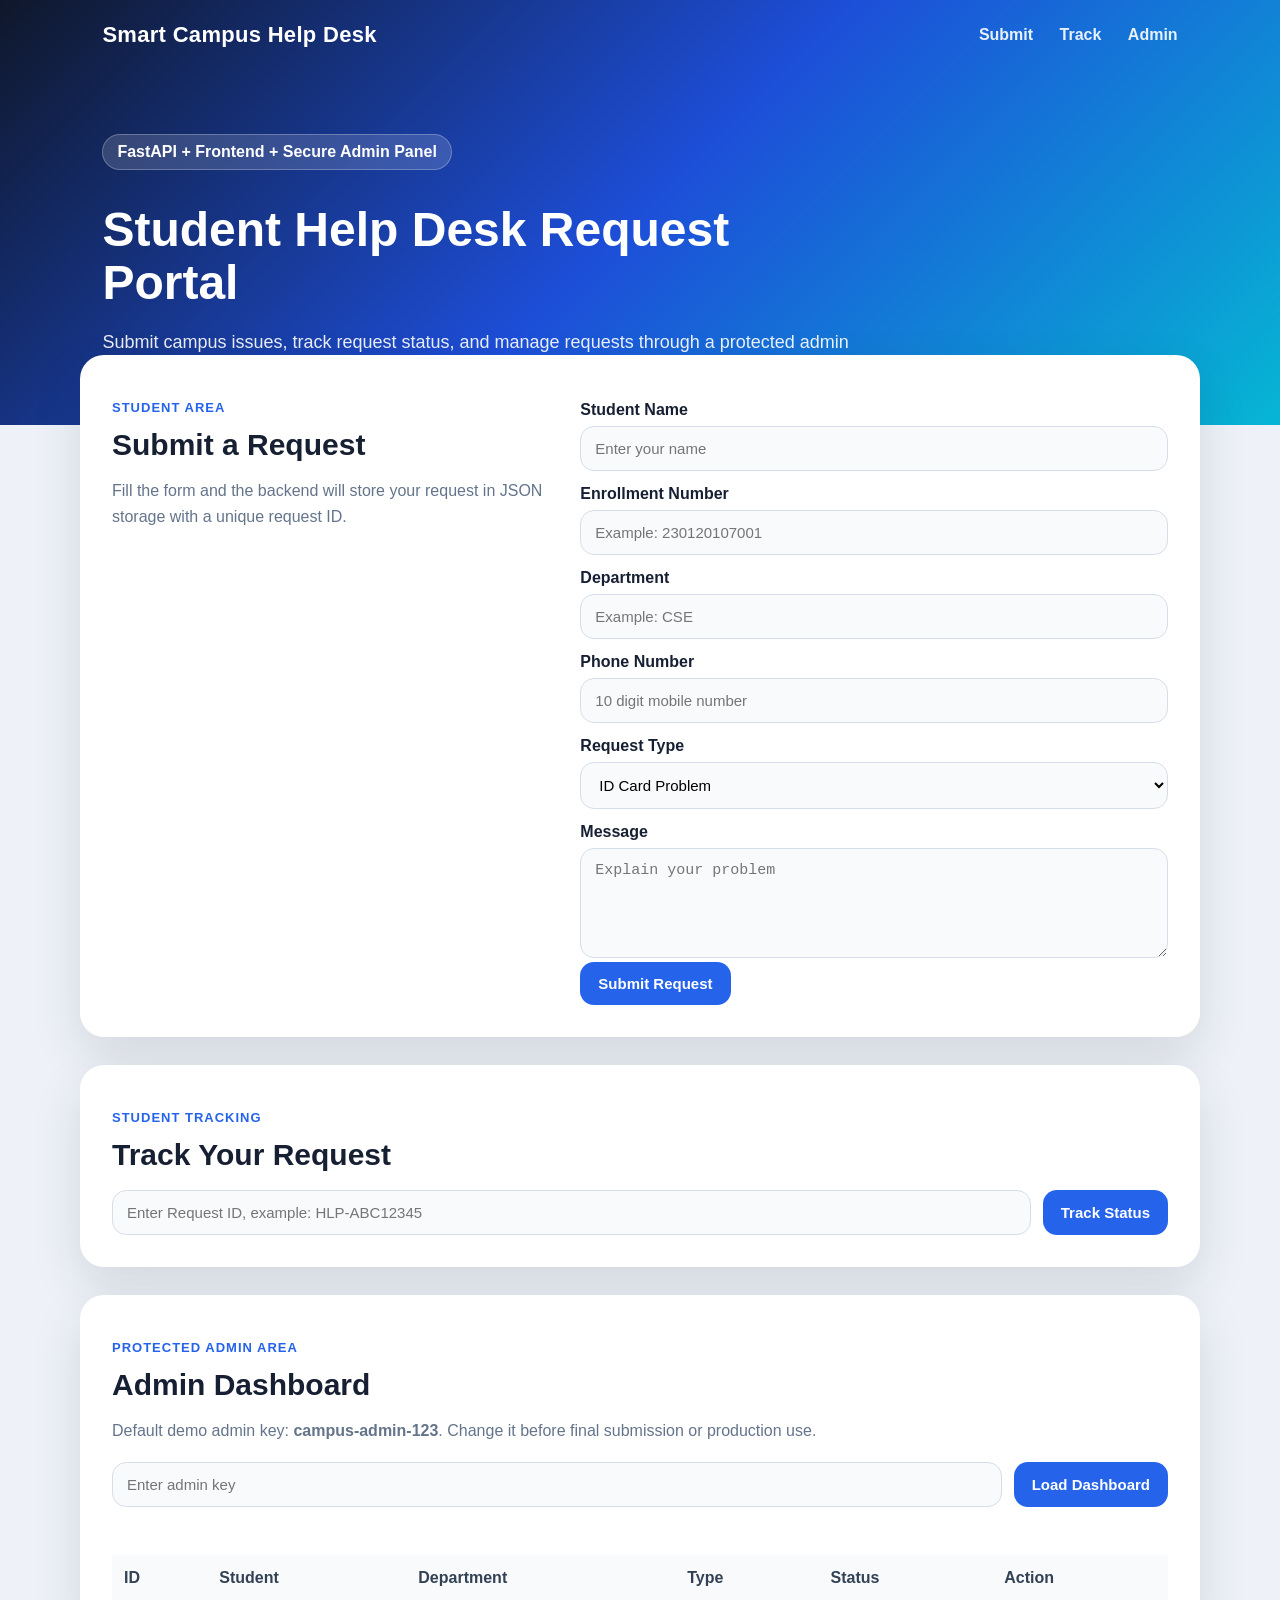
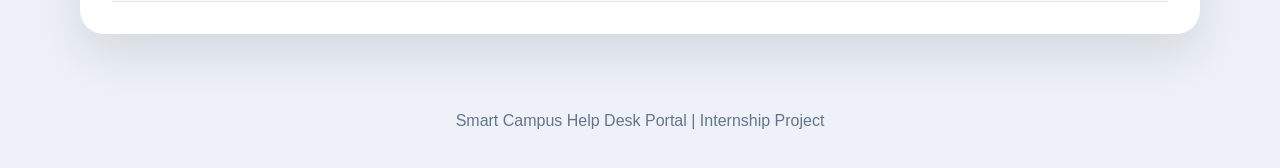
==== frontend/index.html @ 79666263 "Add files via upload" ====
<!DOCTYPE html>
<html lang="en">
<head>
    <meta charset="UTF-8">
    <meta name="viewport" content="width=device-width, initial-scale=1.0">
    <title>Smart Campus Help Desk</title>
    <link rel="stylesheet" href="assets/css/style.css">
</head>
<body>
    <header class="hero">
        <nav class="navbar">
            <div class="brand">Smart Campus Help Desk</div>
            <div class="nav-links">
                <a href="#submit">Submit</a>
                <a href="#track">Track</a>
                <a href="#admin">Admin</a>
            </div>
        </nav>

        <div class="hero-content">
            <p class="badge">FastAPI + Frontend + Secure Admin Panel</p>
            <h1>Student Help Desk Request Portal</h1>
            <p class="subtitle">
                Submit campus issues, track request status, and manage requests through a protected admin dashboard.
            </p>
        </div>
    </header>

    <main class="container">
        <section id="submit" class="card grid-two">
            <div>
                <p class="section-label">Student Area</p>
                <h2>Submit a Request</h2>
                <p class="muted">Fill the form and the backend will store your request in JSON storage with a unique request ID.</p>
            </div>

            <form id="requestForm" class="form">
                <label>Student Name</label>
                <input id="student_name" type="text" placeholder="Enter your name" required minlength="2">

                <label>Enrollment Number</label>
                <input id="enrollment" type="text" placeholder="Example: 230120107001" required minlength="3">

                <label>Department</label>
                <input id="department" type="text" placeholder="Example: CSE" required>

                <label>Phone Number</label>
                <input id="phone" type="tel" placeholder="10 digit mobile number" required minlength="10">

                <label>Request Type</label>
                <select id="request_type" required>
                    <option value="ID Card Problem">ID Card Problem</option>
                    <option value="Certificate Request">Certificate Request</option>
                    <option value="Fee Query">Fee Query</option>
                    <option value="Website Issue">Website Issue</option>
                    <option value="Library Issue">Library Issue</option>
                    <option value="Other">Other</option>
                </select>

                <label>Message</label>
                <textarea id="message" placeholder="Explain your problem" required minlength="5"></textarea>

                <button type="submit">Submit Request</button>
                <div id="submitResult" class="result-box"></div>
            </form>
        </section>

        <section id="track" class="card">
            <p class="section-label">Student Tracking</p>
            <h2>Track Your Request</h2>
            <div class="inline-form">
                <input id="trackId" type="text" placeholder="Enter Request ID, example: HLP-ABC12345">
                <button id="trackBtn">Track Status</button>
            </div>
            <div id="trackResult" class="result-box"></div>
        </section>

        <section id="admin" class="card">
            <p class="section-label">Protected Admin Area</p>
            <h2>Admin Dashboard</h2>
            <p class="muted">Default demo admin key: <b>campus-admin-123</b>. Change it before final submission or production use.</p>

            <div class="inline-form">
                <input id="adminKey" type="password" placeholder="Enter admin key">
                <button id="loadAdminBtn">Load Dashboard</button>
            </div>

            <div class="stats" id="stats"></div>
            <div class="table-wrap">
                <table>
                    <thead>
                        <tr>
                            <th>ID</th>
                            <th>Student</th>
                            <th>Department</th>
                            <th>Type</th>
                            <th>Status</th>
                            <th>Action</th>
                        </tr>
                    </thead>
                    <tbody id="requestTable"></tbody>
                </table>
            </div>
        </section>
    </main>

    <footer>
        <p>Smart Campus Help Desk Portal | Internship Project</p>
    </footer>

    <script src="assets/js/app.js"></script>
</body>
</html>
---- frontend/assets/css/style.css ----
* {
    box-sizing: border-box;
}

body {
    margin: 0;
    font-family: Arial, Helvetica, sans-serif;
    background: #eef2f8;
    color: #172033;
}

.hero {
    min-height: 360px;
    background: linear-gradient(135deg, #0f172a, #1d4ed8, #06b6d4);
    color: white;
    padding: 22px 8%;
}

.navbar {
    display: flex;
    align-items: center;
    justify-content: space-between;
}

.brand {
    font-size: 22px;
    font-weight: 800;
    letter-spacing: 0.3px;
}

.nav-links a {
    color: white;
    text-decoration: none;
    margin-left: 22px;
    font-weight: 600;
    opacity: 0.9;
}

.hero-content {
    max-width: 760px;
    margin-top: 70px;
}

.badge {
    display: inline-block;
    background: rgba(255, 255, 255, 0.15);
    border: 1px solid rgba(255, 255, 255, 0.25);
    padding: 8px 14px;
    border-radius: 999px;
    font-weight: 700;
}

h1 {
    font-size: 48px;
    margin: 18px 0 12px;
    line-height: 1.1;
}

.subtitle {
    font-size: 18px;
    opacity: 0.9;
    line-height: 1.6;
}

.container {
    width: min(1120px, 92%);
    margin: -70px auto 40px;
}

.card {
    background: white;
    border-radius: 24px;
    box-shadow: 0 20px 50px rgba(15, 23, 42, 0.12);
    padding: 32px;
    margin-bottom: 28px;
}

.grid-two {
    display: grid;
    grid-template-columns: 0.85fr 1.15fr;
    gap: 34px;
}

.section-label {
    color: #2563eb;
    font-weight: 800;
    text-transform: uppercase;
    letter-spacing: 1px;
    font-size: 13px;
}

h2 {
    font-size: 30px;
    margin: 8px 0 10px;
}

.muted {
    color: #64748b;
    line-height: 1.6;
}

.form label {
    display: block;
    font-weight: 700;
    margin: 14px 0 7px;
}

input, select, textarea {
    width: 100%;
    border: 1px solid #d6deea;
    border-radius: 14px;
    padding: 13px 14px;
    font-size: 15px;
    outline: none;
    background: #f8fafc;
}

textarea {
    min-height: 110px;
    resize: vertical;
}

input:focus, select:focus, textarea:focus {
    border-color: #2563eb;
    background: white;
}

button {
    border: none;
    border-radius: 14px;
    padding: 13px 18px;
    background: #2563eb;
    color: white;
    font-size: 15px;
    font-weight: 800;
    cursor: pointer;
    transition: 0.2s;
}

button:hover {
    transform: translateY(-1px);
    background: #1d4ed8;
}

.inline-form {
    display: grid;
    grid-template-columns: 1fr auto;
    gap: 12px;
    margin-top: 18px;
}

.result-box {
    margin-top: 16px;
    padding: 14px;
    border-radius: 14px;
    background: #f8fafc;
    color: #172033;
    display: none;
    line-height: 1.6;
}

.result-box.show {
    display: block;
}

.result-box.success {
    background: #ecfdf5;
    border: 1px solid #bbf7d0;
}

.result-box.error {
    background: #fef2f2;
    border: 1px solid #fecaca;
}

.stats {
    display: grid;
    grid-template-columns: repeat(4, 1fr);
    gap: 14px;
    margin: 24px 0;
}

.stat-card {
    background: #f8fafc;
    border: 1px solid #e2e8f0;
    border-radius: 18px;
    padding: 18px;
}

.stat-card strong {
    display: block;
    font-size: 28px;
    margin-top: 8px;
}

.table-wrap {
    overflow-x: auto;
}

table {
    width: 100%;
    border-collapse: collapse;
    min-width: 780px;
}

th, td {
    padding: 14px 12px;
    text-align: left;
    border-bottom: 1px solid #e2e8f0;
}

th {
    background: #f8fafc;
    color: #334155;
}

.status {
    display: inline-block;
    padding: 6px 10px;
    border-radius: 999px;
    background: #e0f2fe;
    font-weight: 800;
    font-size: 12px;
}

.action-row {
    display: flex;
    gap: 8px;
}

.small-btn {
    padding: 8px 10px;
    font-size: 12px;
    border-radius: 10px;
}

.danger {
    background: #dc2626;
}

.danger:hover {
    background: #b91c1c;
}

footer {
    text-align: center;
    color: #64748b;
    padding: 22px;
}

@media (max-width: 820px) {
    .grid-two,
    .inline-form,
    .stats {
        grid-template-columns: 1fr;
    }

    h1 {
        font-size: 36px;
    }

    .nav-links {
        display: none;
    }
}
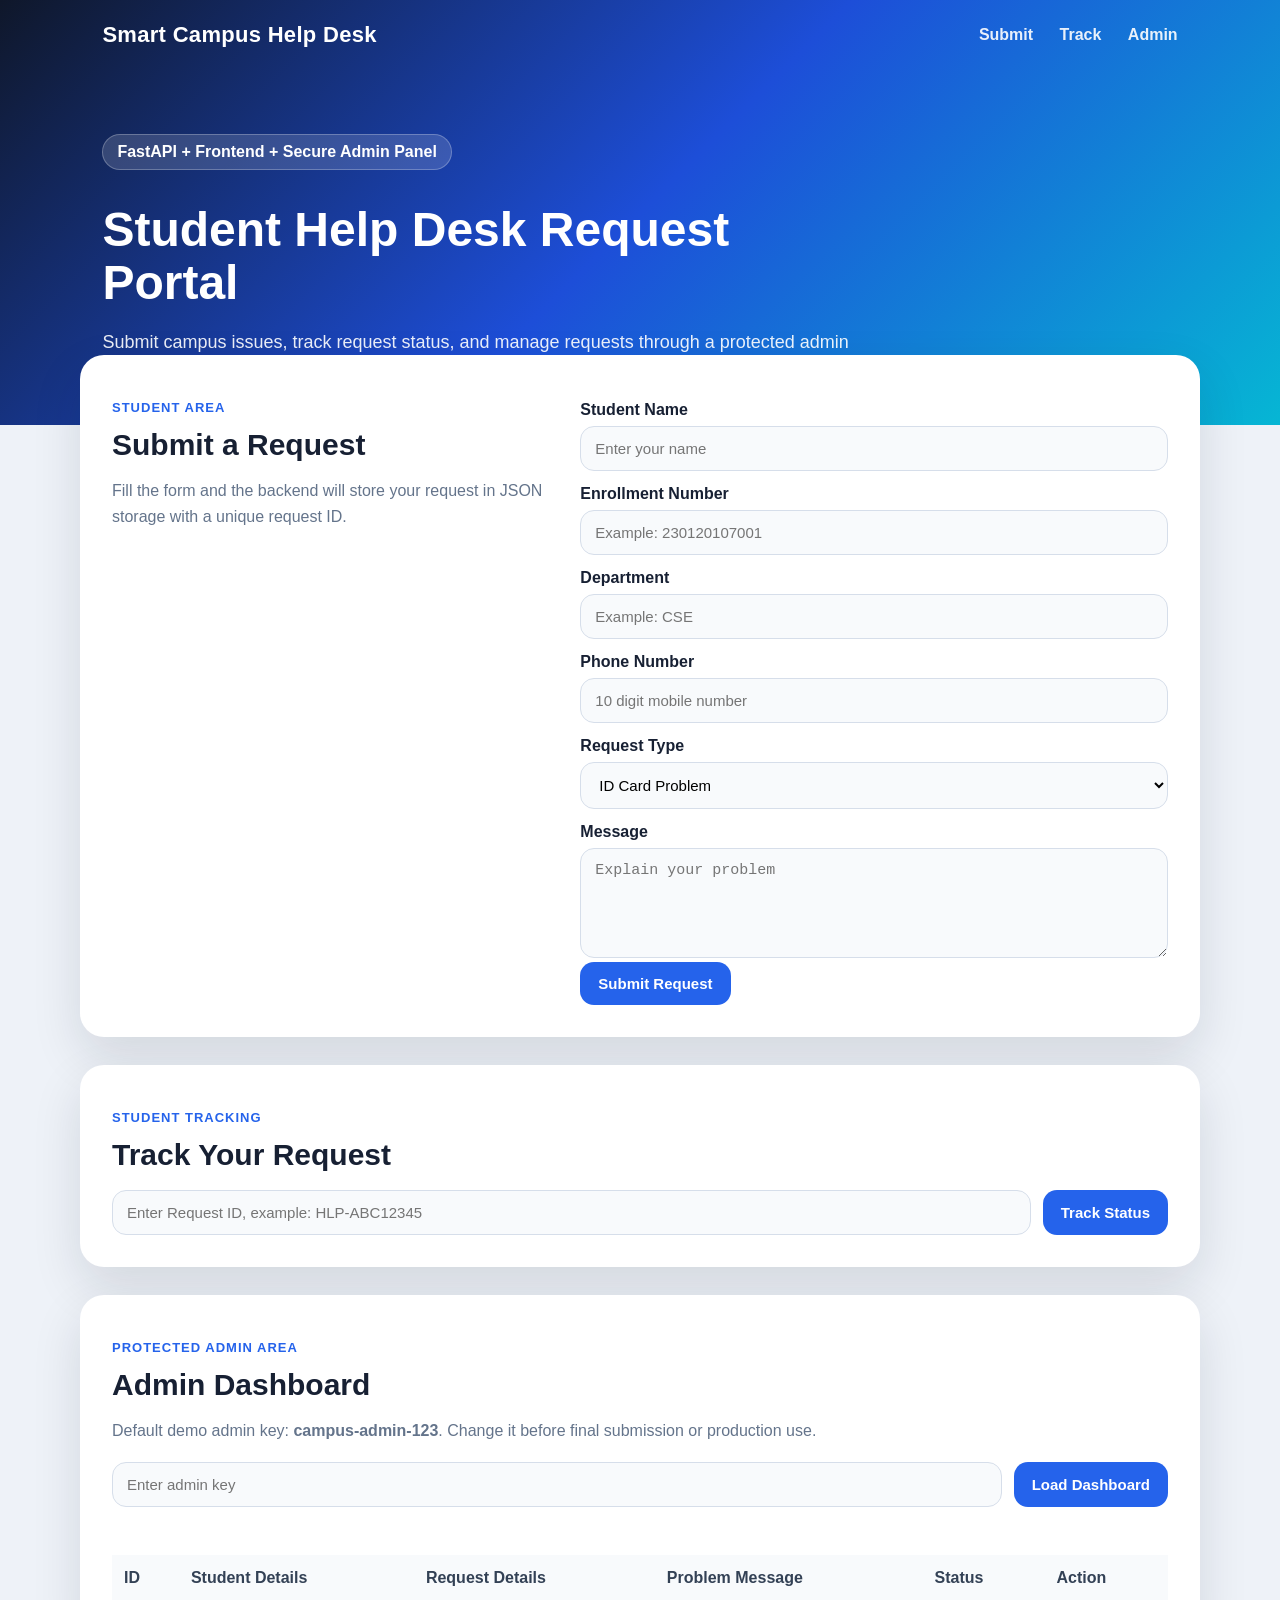
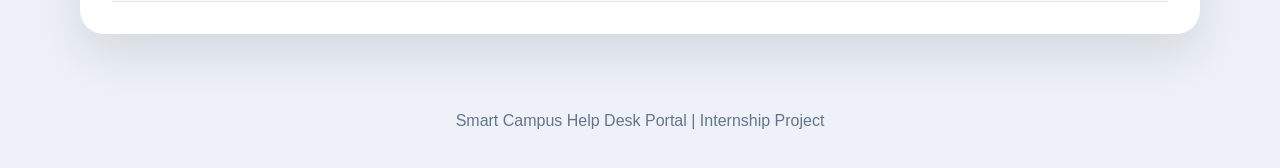
==== commit c7ddf544: "Add files via upload" ====
--- a/frontend/index.html
+++ b/frontend/index.html
@@ -91,9 +91,9 @@
                     <thead>
                         <tr>
                             <th>ID</th>
-                            <th>Student</th>
-                            <th>Department</th>
-                            <th>Type</th>
+                            <th>Student Details</th>
+                            <th>Request Details</th>
+                            <th>Problem Message</th>
                             <th>Status</th>
                             <th>Action</th>
                         </tr>
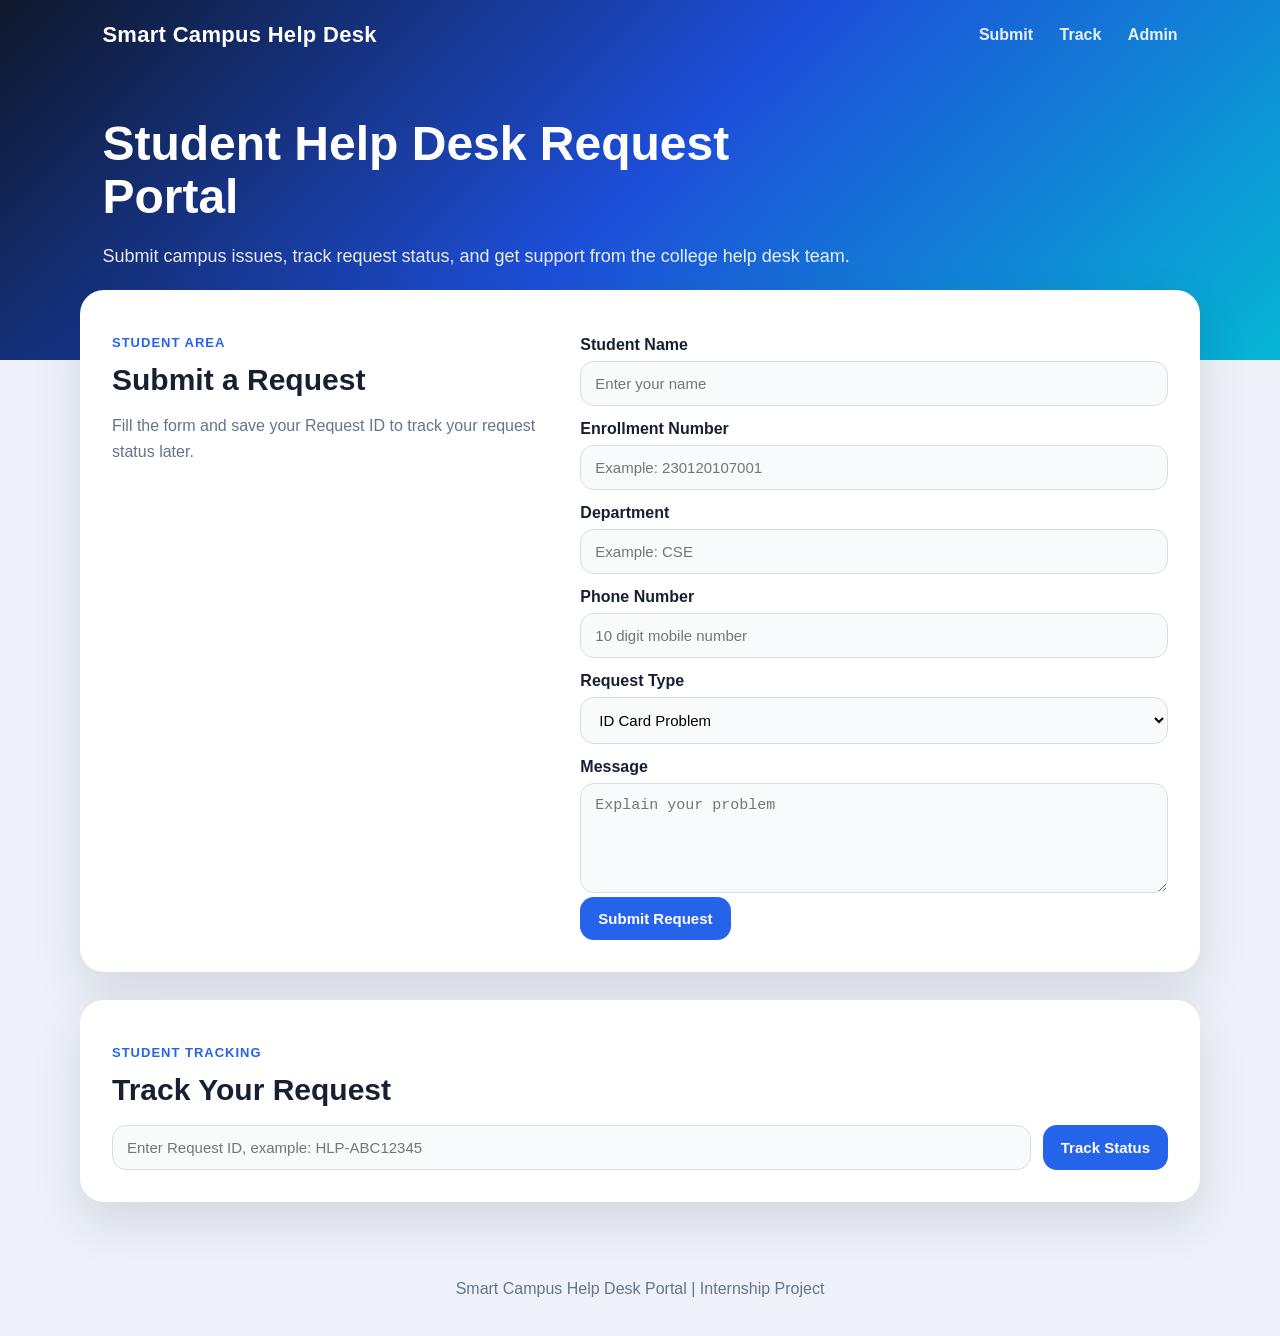
==== commit 9b6b4dbb: "Add files via upload" ====
--- a/frontend/index.html
+++ b/frontend/index.html
@@ -13,15 +13,14 @@
             <div class="nav-links">
                 <a href="#submit">Submit</a>
                 <a href="#track">Track</a>
-                <a href="#admin">Admin</a>
+                <a href="admin.html">Admin</a>
             </div>
         </nav>
 
         <div class="hero-content">
-            <p class="badge">FastAPI + Frontend + Secure Admin Panel</p>
             <h1>Student Help Desk Request Portal</h1>
             <p class="subtitle">
-                Submit campus issues, track request status, and manage requests through a protected admin dashboard.
+                Submit campus issues, track request status, and get support from the college help desk team.
             </p>
         </div>
     </header>
@@ -31,7 +30,7 @@
             <div>
                 <p class="section-label">Student Area</p>
                 <h2>Submit a Request</h2>
-                <p class="muted">Fill the form and the backend will store your request in JSON storage with a unique request ID.</p>
+                <p class="muted">Fill the form and save your Request ID to track your request status later.</p>
             </div>
 
             <form id="requestForm" class="form">
@@ -74,34 +73,6 @@
             </div>
             <div id="trackResult" class="result-box"></div>
         </section>
-
-        <section id="admin" class="card">
-            <p class="section-label">Protected Admin Area</p>
-            <h2>Admin Dashboard</h2>
-            <p class="muted">Default demo admin key: <b>campus-admin-123</b>. Change it before final submission or production use.</p>
-
-            <div class="inline-form">
-                <input id="adminKey" type="password" placeholder="Enter admin key">
-                <button id="loadAdminBtn">Load Dashboard</button>
-            </div>
-
-            <div class="stats" id="stats"></div>
-            <div class="table-wrap">
-                <table>
-                    <thead>
-                        <tr>
-                            <th>ID</th>
-                            <th>Student Details</th>
-                            <th>Request Details</th>
-                            <th>Problem Message</th>
-                            <th>Status</th>
-                            <th>Action</th>
-                        </tr>
-                    </thead>
-                    <tbody id="requestTable"></tbody>
-                </table>
-            </div>
-        </section>
     </main>
 
     <footer>
